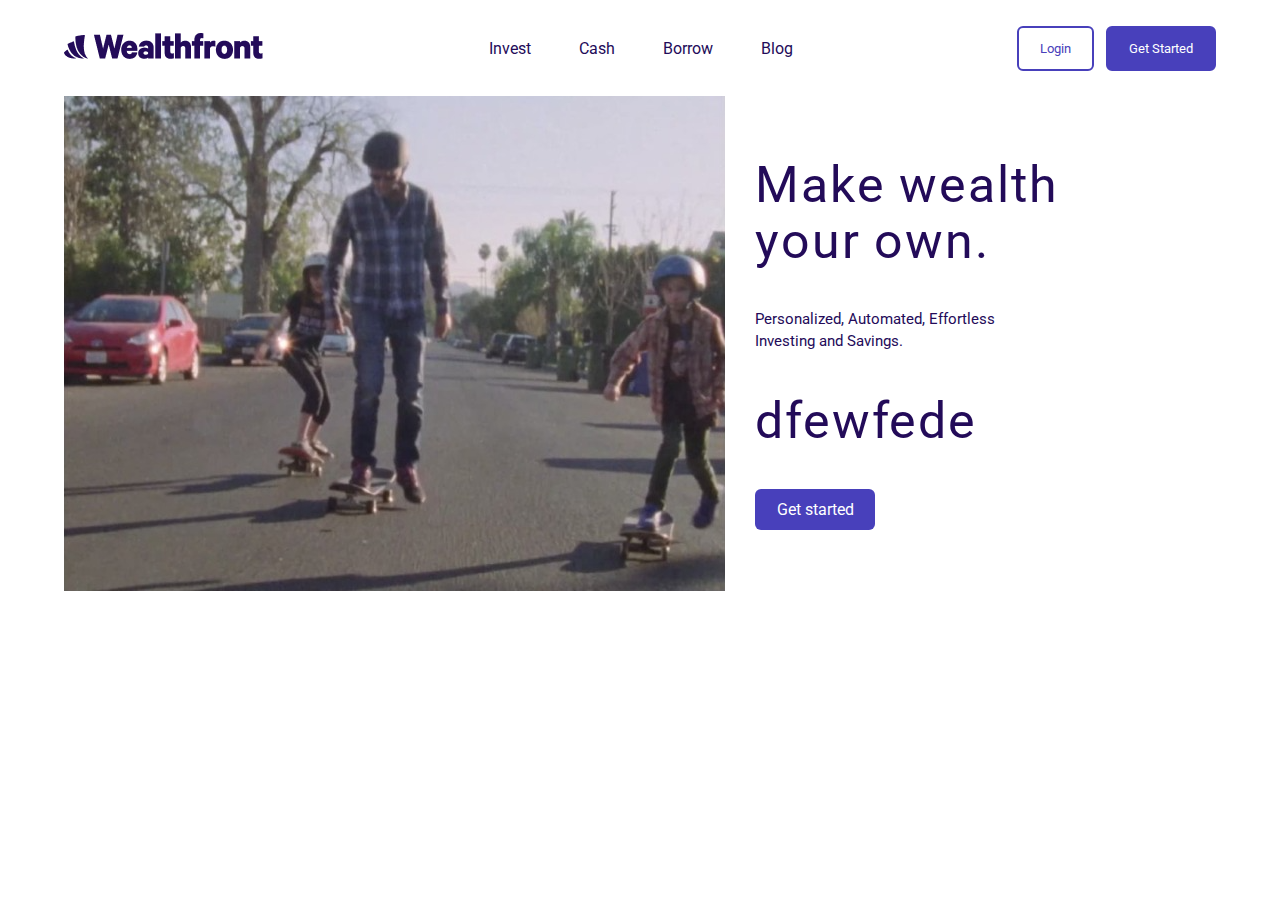
==== index.html @ 30e55b1e "second commit" ====
<!DOCTYPE html>
<html lang="en">

<head>
    <meta charset="UTF-8">
    <meta name="viewport" content="width=device-width, initial-scale=1.0">
    <link rel="stylesheet" href="./style.css">
    <title>WealthFront</title>
</head>

<body>
    <header>
        <div class="logo">
            <img src="Frame (3).png" alt="">
        </div>
        <nav class="nav">
            <ul>
                <li>Invest</li>
                <li id="cash">Cash</li>
                <li class="borrow">Borrow</li>
                <li>Blog</li>
            </ul>
        </nav>
        <div class="buttons__header">
            <button class="login">Login</button>
            <button class="get__started">Get Started</button>
        </div>
    </header>
    <section class="banner">
        <img src="s.png" alt="banner">
        <div class="banner__desc">
            <h1>Make wealth your own.</h1>
            <p>Personalized, Automated, Effortless Investing and Savings.</p>
            <h1>dfewfede</h1>
            <button>Get started</button>
        </div>
    </section>

    
</body>

</html>
---- style.css ----
@import url('https://fonts.googleapis.com/css2?family=Open+Sans:ital,wght@0,300..800;1,300..800&family=Roboto:ital,wght@0,100;0,300;0,400;0,500;0,700;0,900;1,100;1,300;1,400;1,500;1,700;1,900&family=Source+Code+Pro:ital,wght@0,200..900;1,200..900&display=swap');

* {
    font-family: "Roboto";
    font-weight: 400;
    /* жирность шрифта */
    font-style: normal;
    margin: 0;
    /* внешние отступы */
    padding: 0;
    /* внутренние отступы */
    box-sizing: border-box;
    /* учитывать размеры внешнего и внутреннего пространства */
}

header {
    height: 96px;
    display: flex;
    justify-content: space-between;
    /* равномерное выоавнимае по горизонтали */
    align-items: center;
    /* выравнивание по вертикали */
    padding: 0 64px;
    /* */
}

nav>ul {
    display: flex;
    /* выравнивание по горизонтали */
    list-style: none;
    /* убираем маркеры */
    gap: 48px;
    /* равномерный отступ между элементами */
}

nav>ul>li {
    color: #230B59;
}

.buttons__header>button {
    background: none;
    border: none;
    border: 2px solid #4840BB;
    padding: 13px 21px;
    border-radius: 6px;
}

.buttons__header {
    display: flex;
    align-items: center;
    gap: 12px;
}

.buttons__header>button:first-child {
    color: #4840BB;
}

.buttons__header>button:last-child {
    background: #4840BB;
    color: white;
}

.banner {
    padding: 0 64px;
    display: flex;
    align-items: center;
    justify-content: space-between;
    gap: 30px;
}

.banner>img {
    flex: 50% 0 1;
}

.banner__desc {
    flex: 50% 0 0;
    display: flex;

    flex-direction: column;
    gap: 40px;
}

.banner__desc>h1 {
    font-size: 50px;
    line-height: 56px;
    letter-spacing: 1.9px;
    width: 352px;
    color: #230B59;
}

.banner__desc>p {
    font-size: 15px;
    line-height: 21.6px;
    color: #230B59;
    width: 249px;
}

.banner__desc>button {
    background: #4840BB;
    width: 120px;
    border: none;
    border-radius: 6px;
    padding: 11px 20px;
    color: white;
    font-size: 16px;

}
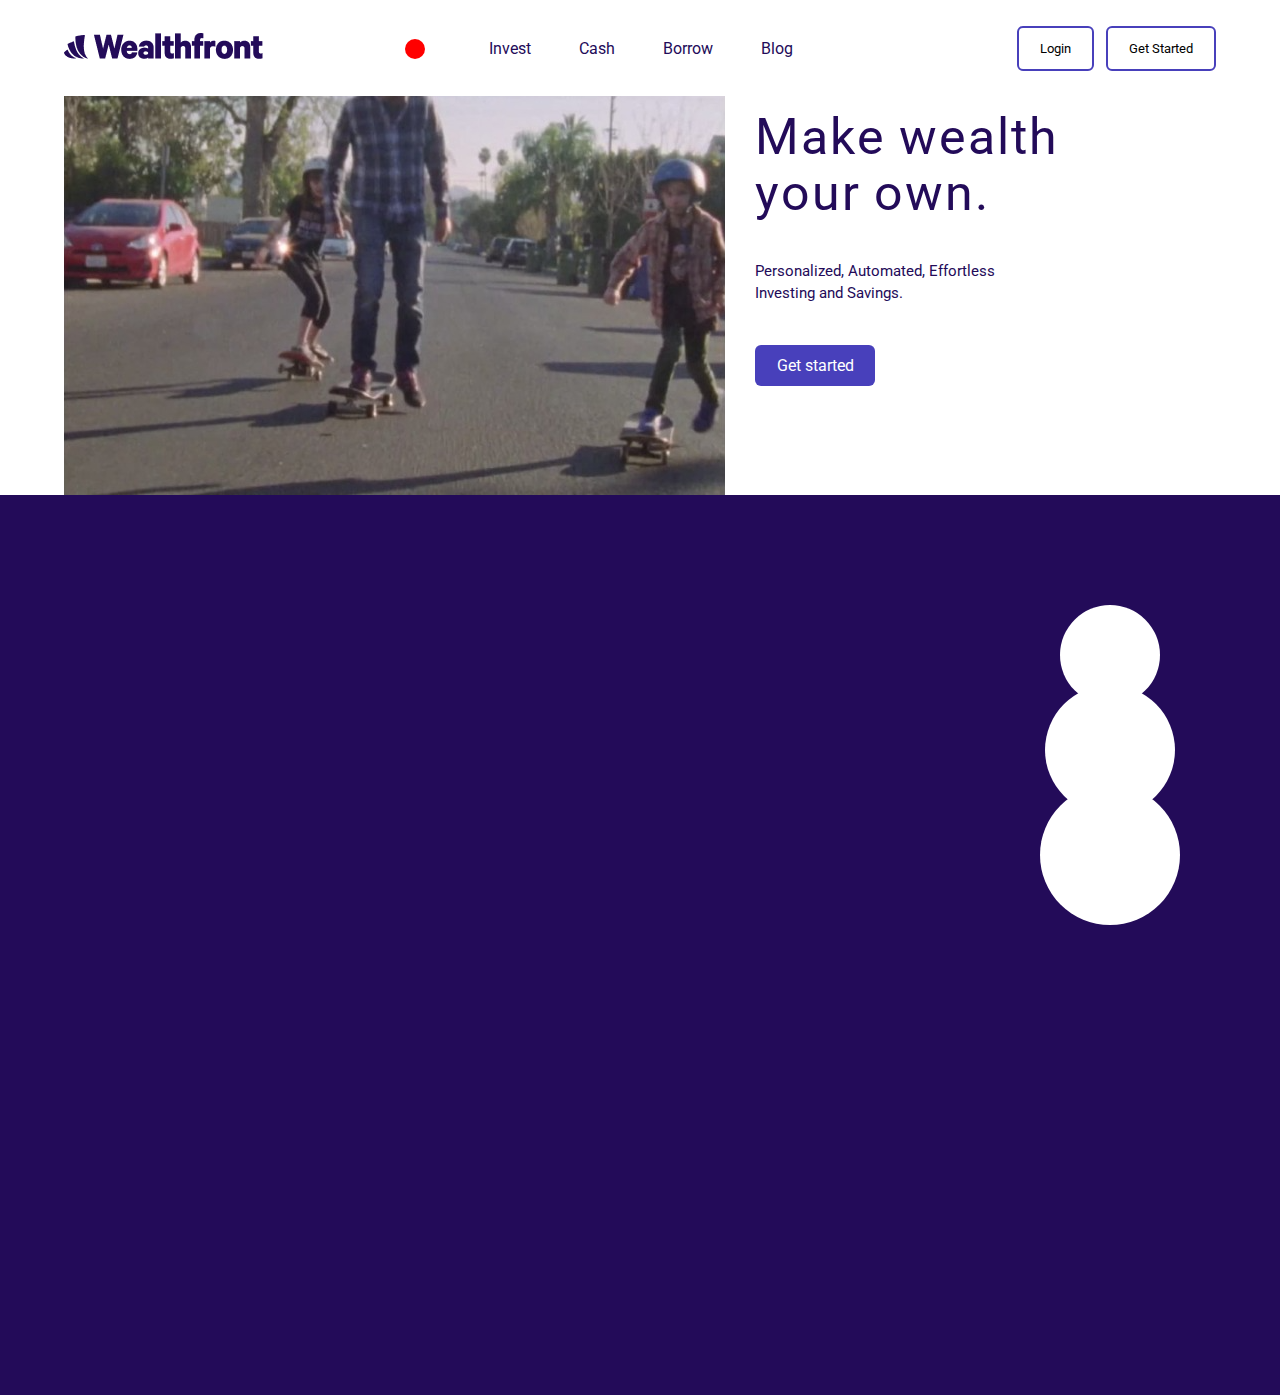
==== commit aaa134b7: "third commit" ====
--- a/index.html
+++ b/index.html
@@ -31,12 +31,16 @@
         <div class="banner__desc">
             <h1>Make wealth your own.</h1>
             <p>Personalized, Automated, Effortless Investing and Savings.</p>
-            <h1>dfewfede</h1>
             <button>Get started</button>
         </div>
     </section>
 
-    
+    <div class="for_pos">
+        <div></div>
+        <div id="div2"></div>
+        <div id="div3"></div>
+        <div id="div4"></div>
+    </div>    
 </body>
 
 </html>--- a/style.css
+++ b/style.css
@@ -14,6 +14,9 @@
 }
 
 header {
+    position: fixed;
+    width: 100%;
+    background: white;
     height: 96px;
     display: flex;
     justify-content: space-between;
@@ -50,7 +53,7 @@
     align-items: center;
     gap: 12px;
 }
-
+/* 
 .buttons__header>button:first-child {
     color: #4840BB;
 }
@@ -58,9 +61,22 @@
 .buttons__header>button:last-child {
     background: #4840BB;
     color: white;
+} */
+
+.buttons__header>button:hover{
+    background: #4840BB;
+    color: white;
+    transition: all 0.5s ease;
+    cursor:pointer;
 }
 
+.buttons__header>button{
+    transition: all 0.5s ease;
+}
+
+
 .banner {
+    padding-top: 96%;
     padding: 0 64px;
     display: flex;
     align-items: center;
@@ -104,4 +120,61 @@
     color: white;
     font-size: 16px;
 
-}+}
+.for_pos {
+    height: 100vh;
+    background-color: #230B59;
+    position: relative;
+}
+
+.for_pos>div{
+    width: 100px;
+    height: 100px;
+    border-radius: 50%;
+    background-color: rgb(255, 255, 255);
+    position: absolute;
+    top: 110px;
+    right: 120px;
+    z-index: 1;
+}
+
+#div2{
+    width: 130px;
+    height: 130px;
+    border-radius: 50%;
+    background-color: rgb(255, 255, 255);
+    position: absolute;
+    top: 190px;
+    right: 105px;
+    z-index: 2;
+}
+
+#div3{
+    width: 140px;
+    height: 140px;
+    border-radius: 50%;
+    background-color: rgb(255, 255, 255);
+    position: absolute;
+    top: 290px;
+    right: 100px;
+}
+
+#div4{
+    width: 20px;
+    height: 20px;
+    border-radius: 50%;
+    position: fixed;
+    top: 38.5px;
+    right: 855px;
+    z-index: 6;
+    background-color: red;
+}
+
+
+#h3{
+    position: fixed;
+    top: 38.5px;
+    right: 855px;
+    z-index: 7;
+    background-color: black;
+}
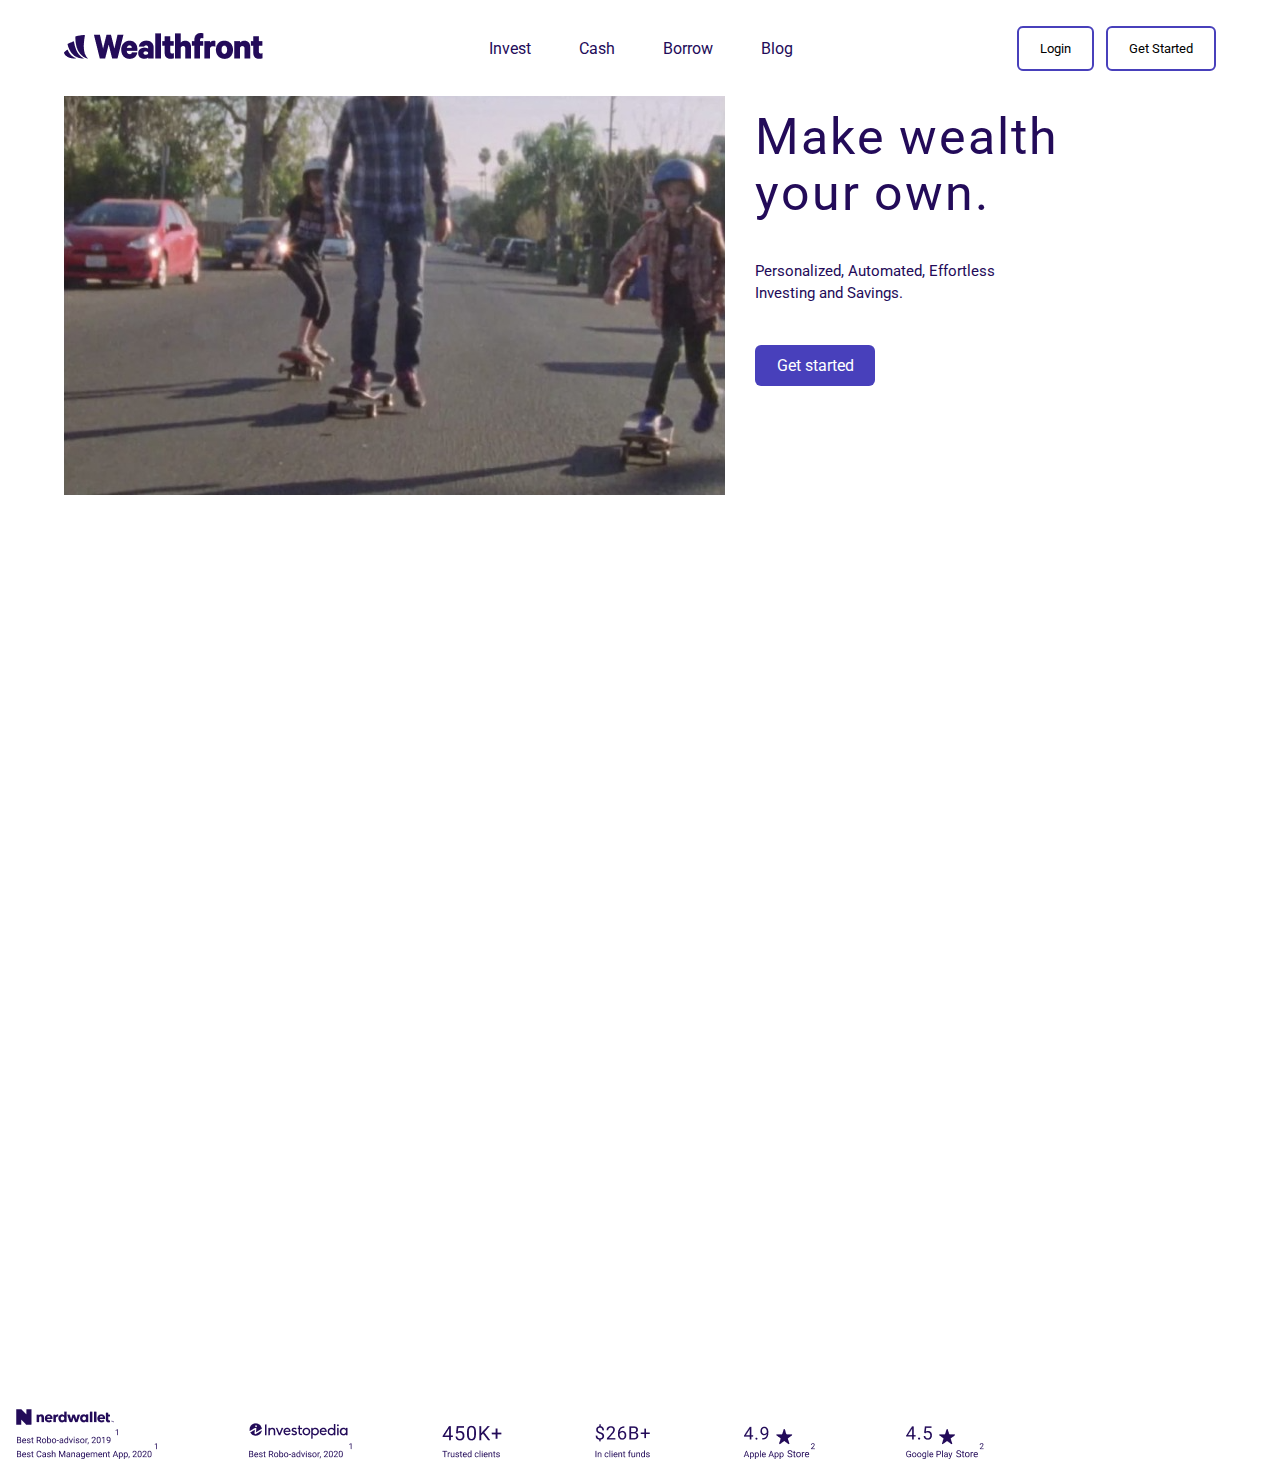
==== commit 7f714675: "fourth commit" ====
--- a/index.html
+++ b/index.html
@@ -41,6 +41,12 @@
         <div id="div3"></div>
         <div id="div4"></div>
     </div>    
+    <section>
+    <div class="image2">
+        <img src="/ddw.png" alt="">
+    </div>
+</section>
+
 </body>
 
 </html>--- a/style.css
+++ b/style.css
@@ -25,6 +25,7 @@
     /* выравнивание по вертикали */
     padding: 0 64px;
     /* */
+    z-index: 1;
 }
 
 nav>ul {
@@ -75,6 +76,8 @@
 }
 
 
+
+
 .banner {
     padding-top: 96%;
     padding: 0 64px;
@@ -111,7 +114,7 @@
     width: 249px;
 }
 
-.banner__desc>button {
+.banner__desc>button{
     background: #4840BB;
     width: 120px;
     border: none;
@@ -119,15 +122,33 @@
     padding: 11px 20px;
     color: white;
     font-size: 16px;
-
-}
+    transition: all 0.5s ease;
+    cursor: pointer;
+
+}
+
+.banner__desc>button:hover{
+    background: #fcfbff;
+    width: 120px;
+    border: none;
+    border-radius: 6px;
+    border-color: #4840BB;
+    padding: 11px 20px;
+    color: #4840BB;
+    font-size: 16px;
+    transition: all 0.5s ease;
+    cursor: pointer;
+
+}
+
+
 .for_pos {
     height: 100vh;
-    background-color: #230B59;
+    background-color: #ffffff;
     position: relative;
 }
 
-.for_pos>div{
+/* .for_pos>div{
     width: 100px;
     height: 100px;
     border-radius: 50%;
@@ -177,4 +198,8 @@
     right: 855px;
     z-index: 7;
     background-color: black;
-}
+} */
+
+#image2{
+    z-index: 2;
+}